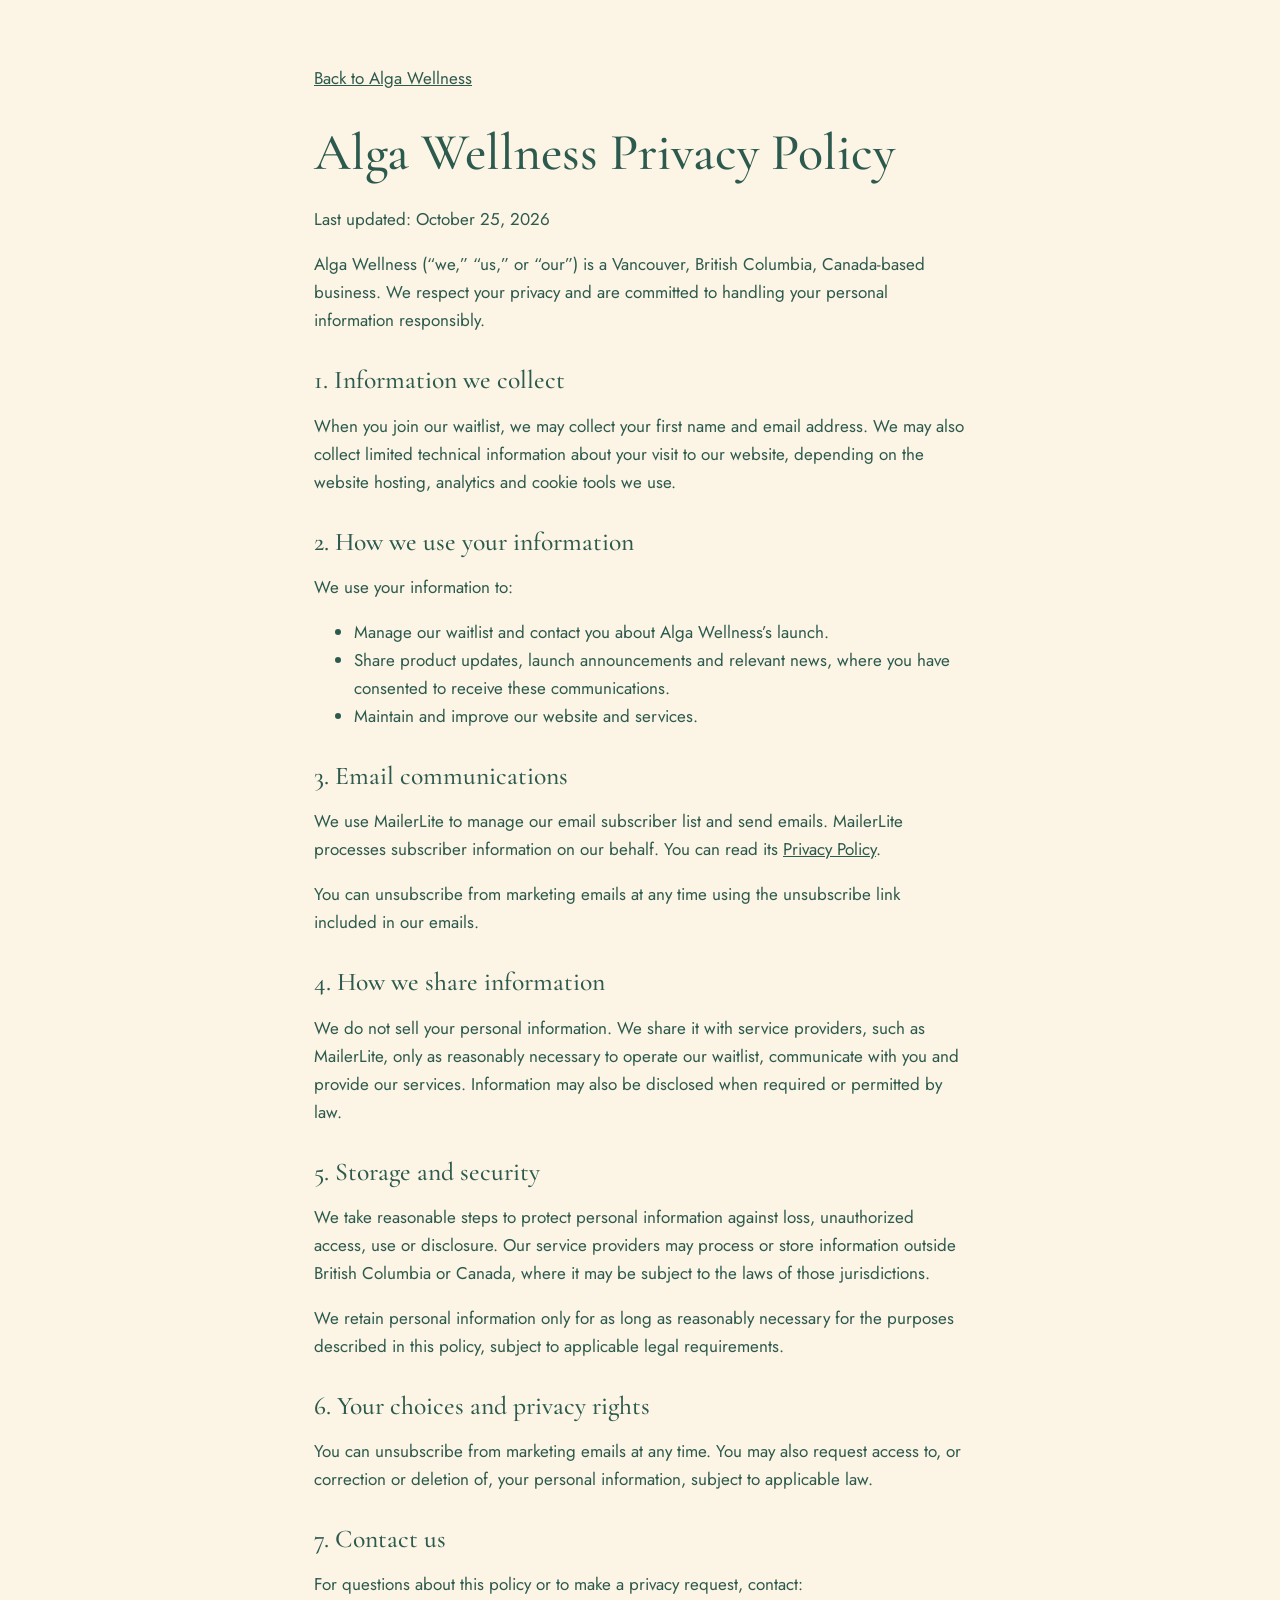
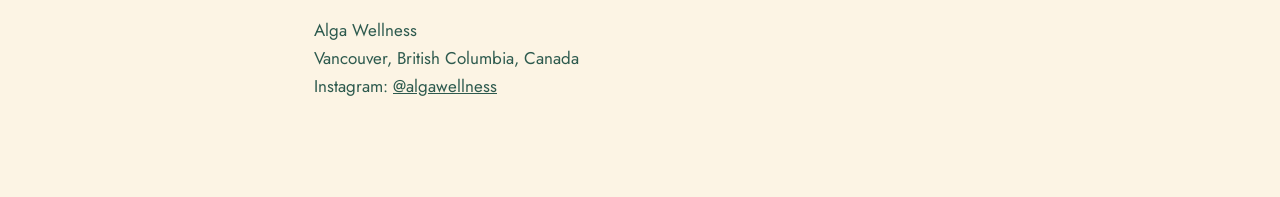
==== privacy.html @ 88b43712 "Add files via upload" ====
<!DOCTYPE html>
<html lang="en">
<head>
  <meta charset="utf-8">
  <meta name="viewport" content="width=device-width, initial-scale=1">
  <title>Privacy Policy | Alga Wellness</title>
  <meta name="robots" content="noindex">
  <link rel="stylesheet" href="https://fonts.googleapis.com/css2?family=Cormorant+Garamond:ital,wght@0,500;0,600;1,500&family=Jost:wght@400;500&display=swap">
  <link rel="stylesheet" href="styles.css">
</head>
<body>
  <main class="doc">
    <a class="back" href="index.html">Back to Alga Wellness</a>
    <h1>Alga Wellness Privacy Policy</h1>
    <p>Last updated: October 25, 2026</p>

    <p>Alga Wellness (“we,” “us,” or “our”) is a Vancouver, British Columbia, Canada-based business. We respect your privacy and are committed to handling your personal information responsibly.</p>

    <h2>1. Information we collect</h2>
    <p>When you join our waitlist, we may collect your first name and email address. We may also collect limited technical information about your visit to our website, depending on the website hosting, analytics and cookie tools we use.</p>

    <h2>2. How we use your information</h2>
    <p>We use your information to:</p>
    <ul>
      <li>Manage our waitlist and contact you about Alga Wellness’s launch.</li>
      <li>Share product updates, launch announcements and relevant news, where you have consented to receive these communications.</li>
      <li>Maintain and improve our website and services.</li>
    </ul>

    <h2>3. Email communications</h2>
    <p>We use MailerLite to manage our email subscriber list and send emails. MailerLite processes subscriber information on our behalf. You can read its <a href="https://www.mailerlite.com/legal/privacy-policy" rel="noopener">Privacy Policy</a>.</p>
    <p>You can unsubscribe from marketing emails at any time using the unsubscribe link included in our emails.</p>

    <h2>4. How we share information</h2>
    <p>We do not sell your personal information. We share it with service providers, such as MailerLite, only as reasonably necessary to operate our waitlist, communicate with you and provide our services. Information may also be disclosed when required or permitted by law.</p>

    <h2>5. Storage and security</h2>
    <p>We take reasonable steps to protect personal information against loss, unauthorized access, use or disclosure. Our service providers may process or store information outside British Columbia or Canada, where it may be subject to the laws of those jurisdictions.</p>
    <p>We retain personal information only for as long as reasonably necessary for the purposes described in this policy, subject to applicable legal requirements.</p>

    <h2>6. Your choices and privacy rights</h2>
    <p>You can unsubscribe from marketing emails at any time. You may also request access to, or correction or deletion of, your personal information, subject to applicable law.</p>

    <h2>7. Contact us</h2>
    <p>For questions about this policy or to make a privacy request, contact:</p>
    <p>Alga Wellness<br>Vancouver, British Columbia, Canada<br>Instagram: <a href="https://www.instagram.com/algawellness" rel="noopener">@algawellness</a></p>
  </main>
</body>
</html>
---- styles.css ----
/* ALGA WELLNESS: edit colours here */
:root {
  --green: #2D5A4E;
  --beige: #FCF4E4;
  --error: #8A2B1F;       /* used on beige only */
  --serif: "Cormorant Garamond", Georgia, "Times New Roman", serif;
  --sans: "Jost", "Helvetica Neue", Arial, sans-serif;
}

*, *::before, *::after { box-sizing: border-box; }
html { scroll-behavior: smooth; }
body { margin: 0; font-family: var(--sans); font-size: 1.0625rem; line-height: 1.65; color: var(--green); background: var(--beige); }
h1, h2 { font-family: var(--serif); font-weight: 500; line-height: 1.1; margin: 0; }
a { color: inherit; }
:focus-visible { outline: 3px solid currentColor; outline-offset: 3px; }

/* Buttons */
.btn { display: inline-block; font: 500 1rem var(--sans); letter-spacing: .04em; padding: 1rem 2.25rem; border-radius: 999px; border: 2px solid transparent; cursor: pointer; text-decoration: none; transition: opacity .2s; }
.btn:hover { opacity: .88; }
.btn-light { background: var(--beige); color: var(--green); }
.btn-dark { background: var(--green); color: var(--beige); width: 100%; }
.btn[disabled] { opacity: .6; cursor: wait; }

/* Hero */
.hero { background: var(--green); color: var(--beige); min-height: 100svh; display: flex; flex-direction: column; align-items: center; justify-content: center; text-align: center; padding: 2rem 1.5rem 4rem; }
.logo-frame { width: min(100%, 620px); aspect-ratio: 16 / 7; overflow: hidden; }
.logo-frame img { width: 100%; height: 100%; object-fit: cover; object-position: center 54%; display: block; }
.hero h1 { font-size: clamp(2rem, 6.5vw, 3.5rem); font-style: italic; margin: 1rem 0 2.5rem; }

/* Waitlist */
.waitlist { background: var(--beige); color: var(--green); padding: clamp(4rem, 10vw, 8rem) 1.5rem; }
.waitlist-inner { max-width: 1040px; margin: 0 auto; display: grid; gap: 2.5rem; }
.waitlist h2 { font-size: clamp(2.5rem, 7vw, 4.25rem); margin-bottom: 1rem; }
.waitlist-copy p { max-width: 30ch; margin: 0; font-size: 1.15rem; }

.form { display: grid; gap: 1.25rem; align-content: start; }
.field label { display: block; font-weight: 500; margin-bottom: .4rem; }
.optional { font-weight: 400; opacity: .85; }
.field input { width: 100%; font: inherit; color: var(--green); background: transparent; border: 0; border-bottom: 2px solid var(--green); padding: .6rem 0; border-radius: 0; }
.field input:focus-visible { outline-offset: 4px; }
.consent { display: flex; gap: .75rem; align-items: flex-start; font-size: .95rem; line-height: 1.5; }
.consent input { flex: none; width: 1.35rem; height: 1.35rem; margin-top: .1rem; accent-color: var(--green); }
.message { margin: 0; min-height: 1.5em; font-weight: 500; }
.message.error { color: var(--error); }
.message.success { color: var(--green); }

/* Footer */
.footer { background: var(--green); color: var(--beige); padding: 3.5rem 1.5rem; font-size: .95rem; }
.footer-inner { max-width: 1040px; margin: 0 auto; display: grid; gap: 2rem; }
.footer p { margin: 0; }
.footer-name { font-family: var(--serif); font-size: 1.6rem; font-weight: 600; line-height: 1.2; }
.footer-links { list-style: none; margin: 0; padding: 0; display: grid; gap: .4rem; }

@media (min-width: 800px) {
  .waitlist-inner { grid-template-columns: 1fr 1fr; gap: 6rem; align-items: start; }
  .footer-inner { grid-template-columns: 1fr auto; }
  .footer-links { text-align: right; }
}

/* Privacy page */
.doc { max-width: 700px; margin: 0 auto; padding: 4rem 1.5rem 5rem; }
.doc h1 { font-size: clamp(2.25rem, 6vw, 3.25rem); margin-bottom: 1.5rem; }
.doc h2 { font-size: 1.6rem; margin: 2rem 0 .5rem; }
.doc .back { display: inline-block; margin-bottom: 2rem; }

@media (prefers-reduced-motion: reduce) { html { scroll-behavior: auto; } .btn { transition: none; } }
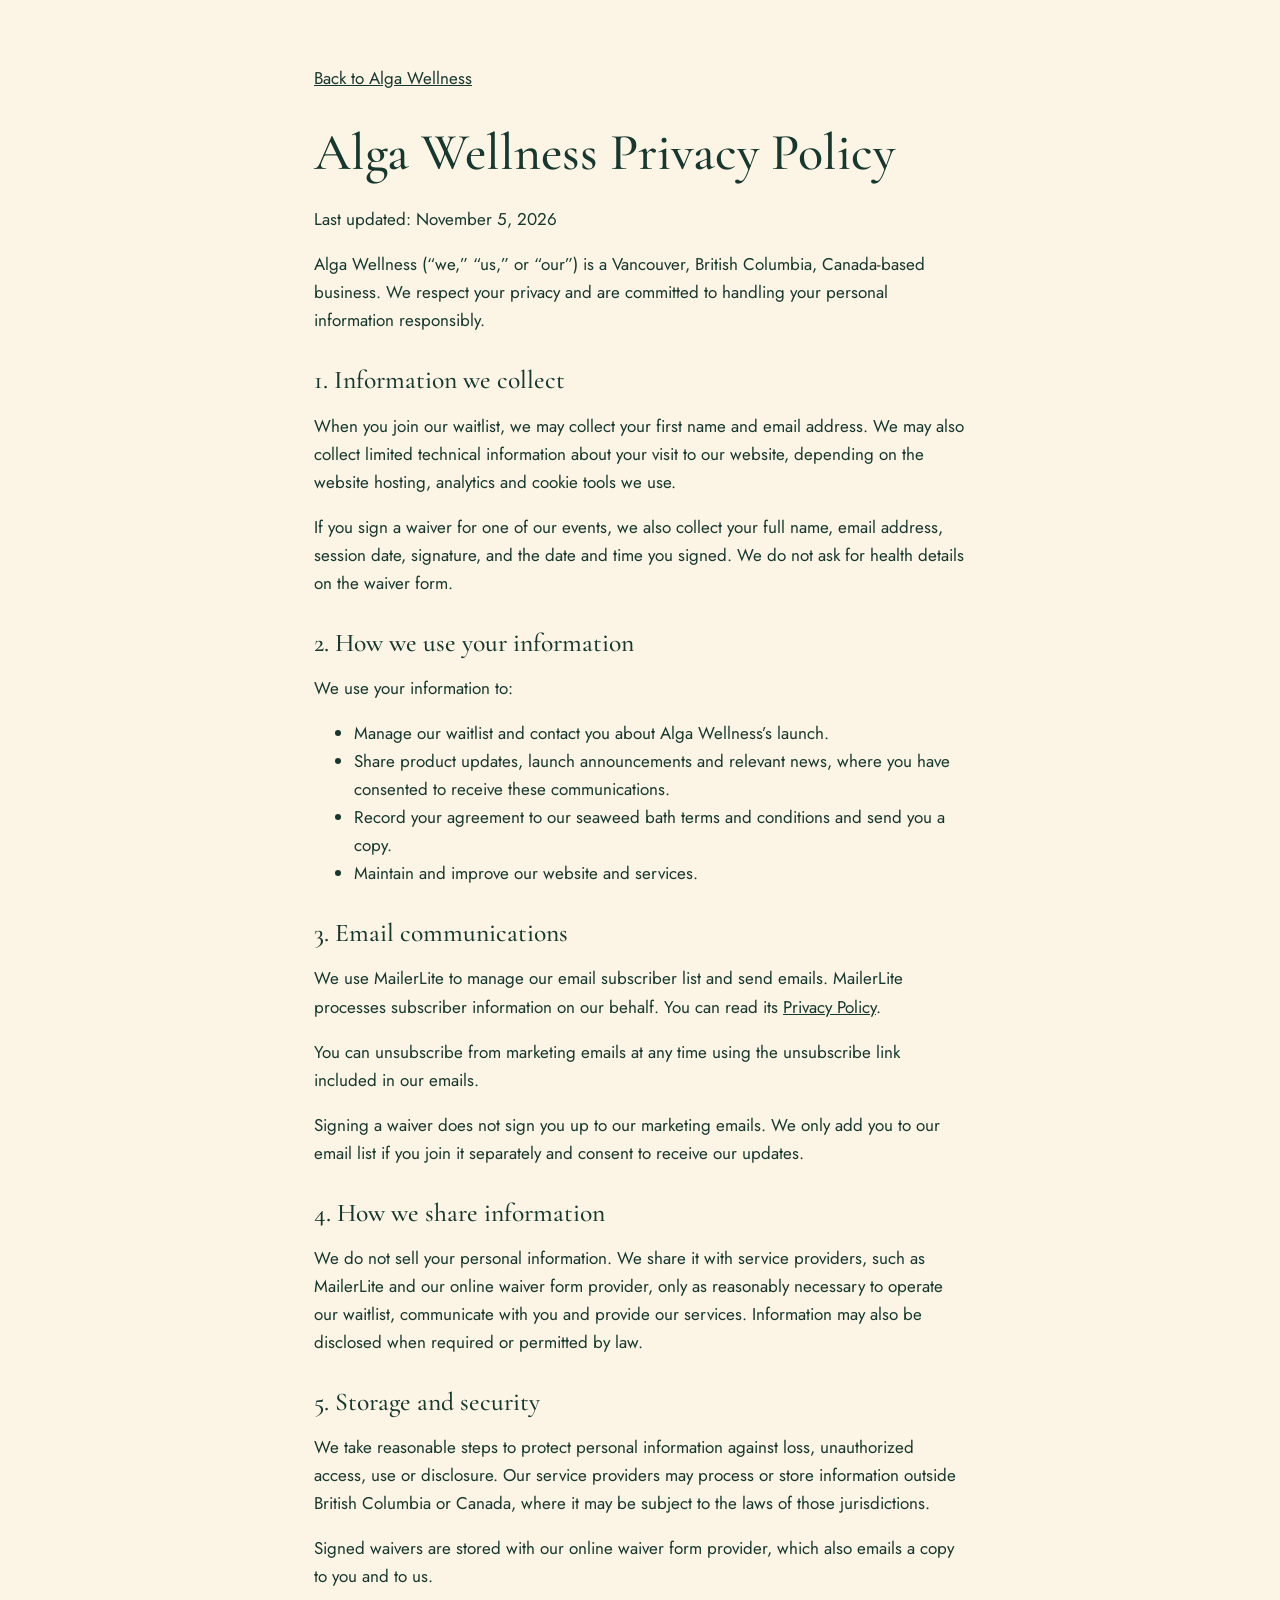
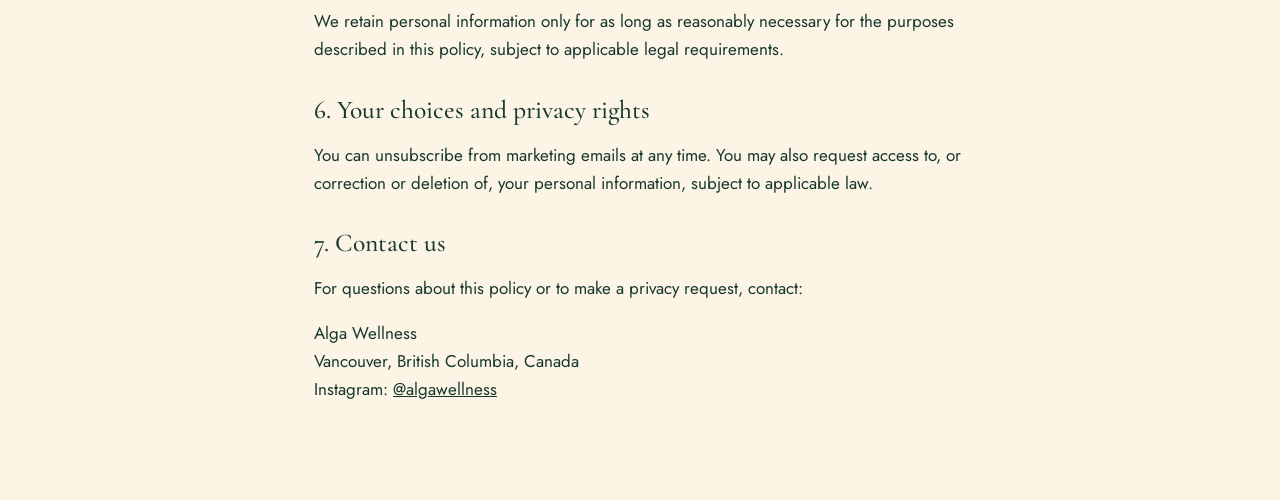
==== commit 7dce0664: "Add files via upload" ====
--- a/privacy.html
+++ b/privacy.html
@@ -12,30 +12,34 @@
   <main class="doc">
     <a class="back" href="index.html">Back to Alga Wellness</a>
     <h1>Alga Wellness Privacy Policy</h1>
-    <p>Last updated: October 25, 2026</p>
+    <p>Last updated: November 5, 2026</p>
 
     <p>Alga Wellness (“we,” “us,” or “our”) is a Vancouver, British Columbia, Canada-based business. We respect your privacy and are committed to handling your personal information responsibly.</p>
 
     <h2>1. Information we collect</h2>
     <p>When you join our waitlist, we may collect your first name and email address. We may also collect limited technical information about your visit to our website, depending on the website hosting, analytics and cookie tools we use.</p>
+    <p>If you sign a waiver for one of our events, we also collect your full name, email address, session date, signature, and the date and time you signed. We do not ask for health details on the waiver form.</p>
 
     <h2>2. How we use your information</h2>
     <p>We use your information to:</p>
     <ul>
       <li>Manage our waitlist and contact you about Alga Wellness’s launch.</li>
       <li>Share product updates, launch announcements and relevant news, where you have consented to receive these communications.</li>
+      <li>Record your agreement to our seaweed bath terms and conditions and send you a copy.</li>
       <li>Maintain and improve our website and services.</li>
     </ul>
 
     <h2>3. Email communications</h2>
     <p>We use MailerLite to manage our email subscriber list and send emails. MailerLite processes subscriber information on our behalf. You can read its <a href="https://www.mailerlite.com/legal/privacy-policy" rel="noopener">Privacy Policy</a>.</p>
     <p>You can unsubscribe from marketing emails at any time using the unsubscribe link included in our emails.</p>
+    <p>Signing a waiver does not sign you up to our marketing emails. We only add you to our email list if you join it separately and consent to receive our updates.</p>
 
     <h2>4. How we share information</h2>
-    <p>We do not sell your personal information. We share it with service providers, such as MailerLite, only as reasonably necessary to operate our waitlist, communicate with you and provide our services. Information may also be disclosed when required or permitted by law.</p>
+    <p>We do not sell your personal information. We share it with service providers, such as MailerLite and our online waiver form provider, only as reasonably necessary to operate our waitlist, communicate with you and provide our services. Information may also be disclosed when required or permitted by law.</p>
 
     <h2>5. Storage and security</h2>
     <p>We take reasonable steps to protect personal information against loss, unauthorized access, use or disclosure. Our service providers may process or store information outside British Columbia or Canada, where it may be subject to the laws of those jurisdictions.</p>
+    <p>Signed waivers are stored with our online waiver form provider, which also emails a copy to you and to us.</p>
     <p>We retain personal information only for as long as reasonably necessary for the purposes described in this policy, subject to applicable legal requirements.</p>
 
     <h2>6. Your choices and privacy rights</h2>
--- a/styles.css
+++ b/styles.css
@@ -1,6 +1,6 @@
 /* ALGA WELLNESS: edit colours here */
 :root {
-  --green: #2D5A4E;
+  --green: #16382F;
   --beige: #FCF4E4;
   --error: #8A2B1F;       /* used on beige only */
   --serif: "Cormorant Garamond", Georgia, "Times New Roman", serif;
@@ -44,6 +44,12 @@
 .message.error { color: var(--error); }
 .message.success { color: var(--green); }
 
+/* Signup bubbles (play for about a second after a successful signup) */
+.btn-wrap { position: relative; }
+.btn-wrap .btn { position: relative; z-index: 2; }
+.bubble { position: absolute; bottom: 1.2rem; z-index: 1; border: 1.5px solid var(--green); border-radius: 50%; opacity: 0; pointer-events: none; animation: bubble-rise var(--t) ease-out var(--d) forwards; }
+@keyframes bubble-rise { 0% { transform: translate(0, 0) scale(.6); opacity: 0; } 15% { opacity: .9; } 100% { transform: translate(var(--x), -150px) scale(1); opacity: 0; } }
+
 /* Footer */
 .footer { background: var(--green); color: var(--beige); padding: 3.5rem 1.5rem; font-size: .95rem; }
 .footer-inner { max-width: 1040px; margin: 0 auto; display: grid; gap: 2rem; }
@@ -63,4 +69,4 @@
 .doc h2 { font-size: 1.6rem; margin: 2rem 0 .5rem; }
 .doc .back { display: inline-block; margin-bottom: 2rem; }
 
-@media (prefers-reduced-motion: reduce) { html { scroll-behavior: auto; } .btn { transition: none; } }
+@media (prefers-reduced-motion: reduce) { html { scroll-behavior: auto; } .btn { transition: none; } .bubble { display: none; } }
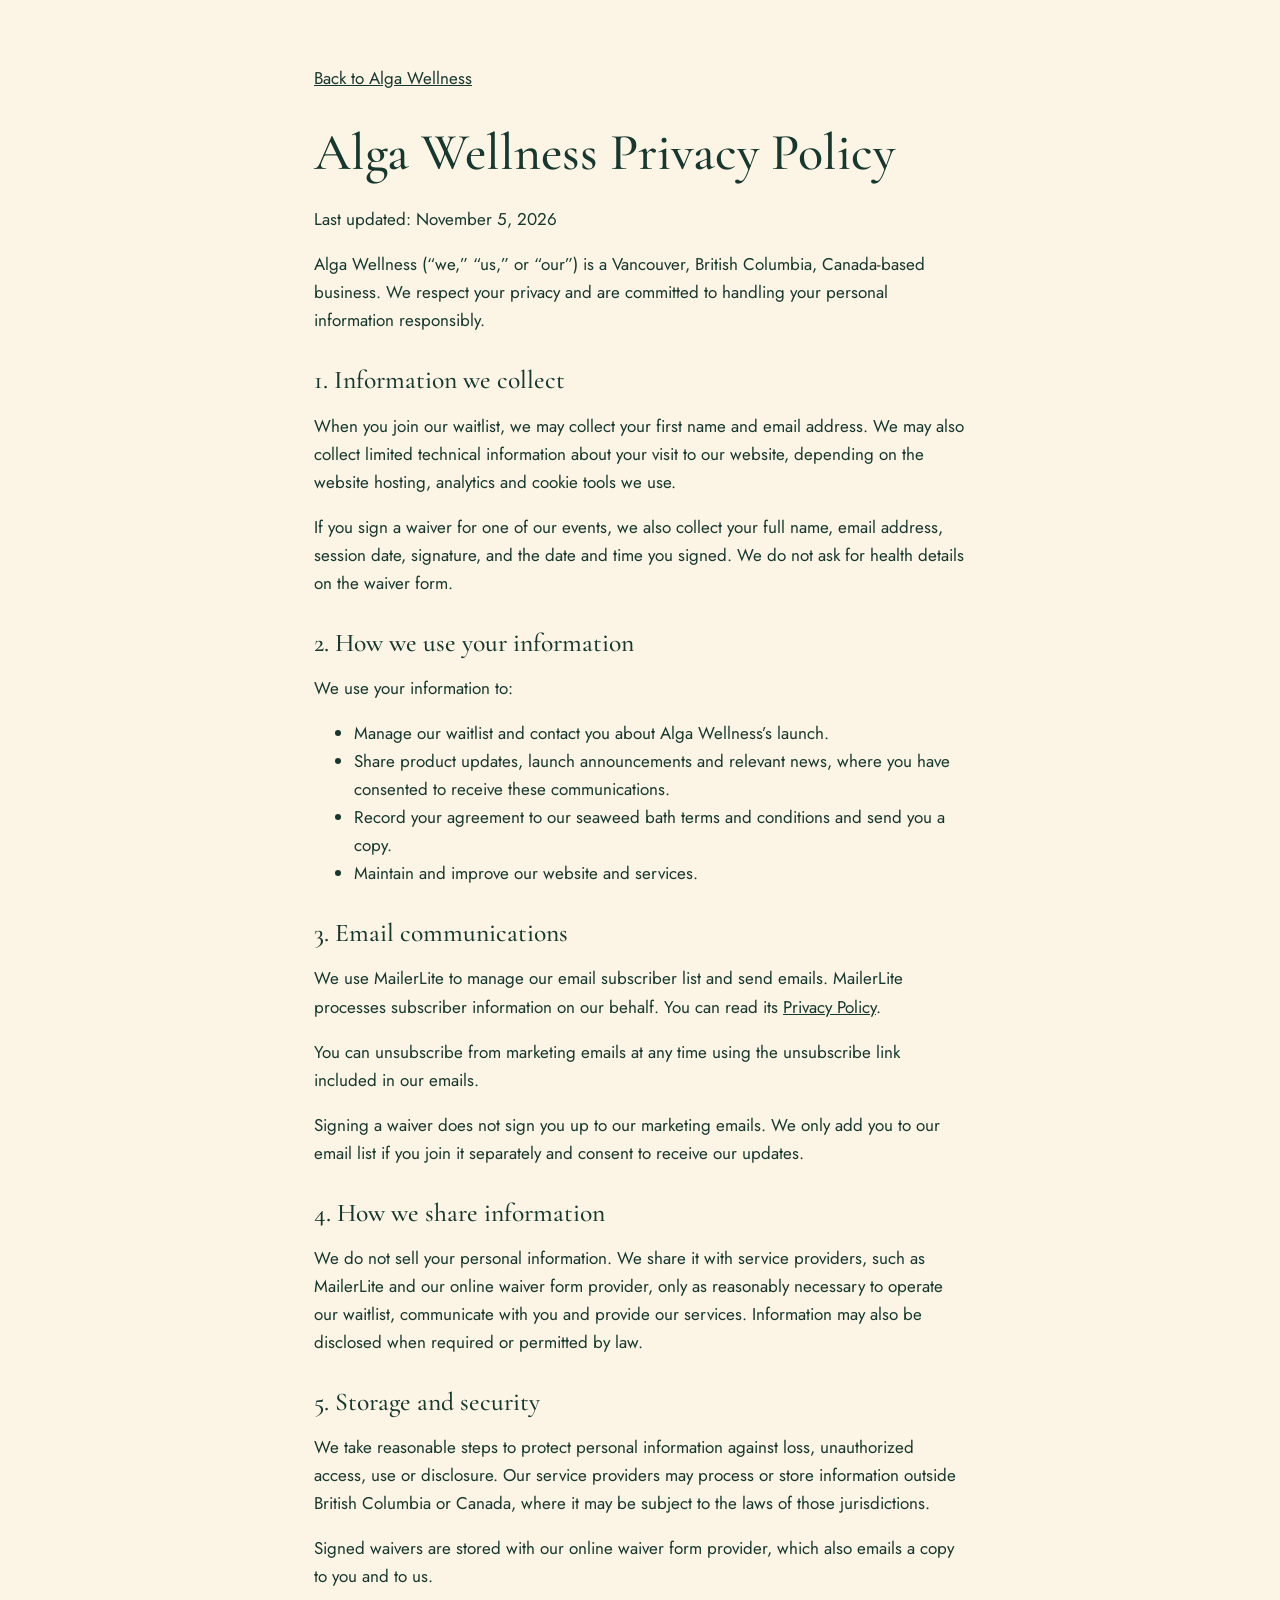
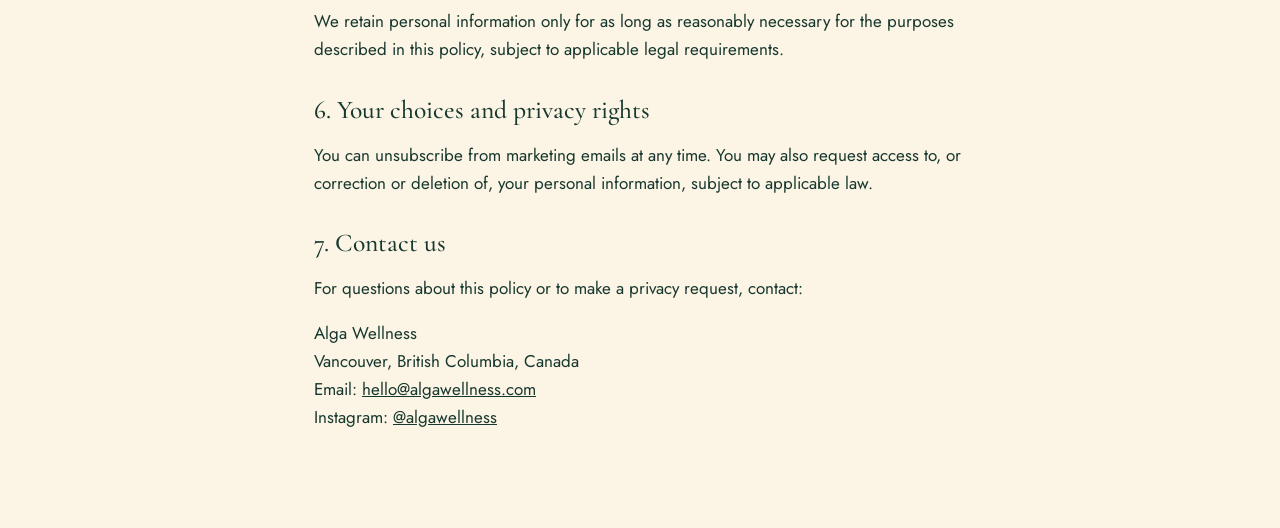
==== commit 044104d0: "Add files via upload" ====
--- a/privacy.html
+++ b/privacy.html
@@ -47,7 +47,7 @@
 
     <h2>7. Contact us</h2>
     <p>For questions about this policy or to make a privacy request, contact:</p>
-    <p>Alga Wellness<br>Vancouver, British Columbia, Canada<br>Instagram: <a href="https://www.instagram.com/algawellness" rel="noopener">@algawellness</a></p>
+    <p>Alga Wellness<br>Vancouver, British Columbia, Canada<br>Email: <a href="mailto:hello@algawellness.com">hello@algawellness.com</a><br>Instagram: <a href="https://www.instagram.com/algawellness" rel="noopener">@algawellness</a></p>
   </main>
 </body>
 </html>
--- a/styles.css
+++ b/styles.css
@@ -44,6 +44,13 @@
 .message.error { color: var(--error); }
 .message.success { color: var(--green); }
 
+/* Pop-up waiver */
+.popup { background: var(--green); color: var(--beige); padding: clamp(4rem, 10vw, 7rem) 1.5rem; border-bottom: 1px solid rgba(252, 244, 228, .25); }
+.popup-inner { max-width: 1040px; margin: 0 auto; display: grid; gap: 2rem; }
+.popup .eyebrow { margin: 0 0 .75rem; font-size: .85rem; font-weight: 500; letter-spacing: .18em; text-transform: uppercase; }
+.popup h2 { font-size: clamp(2.25rem, 6vw, 3.5rem); }
+.popup-action p { margin: 0 0 1.75rem; max-width: 34ch; font-size: 1.15rem; }
+
 /* Signup bubbles (play for about a second after a successful signup) */
 .btn-wrap { position: relative; }
 .btn-wrap .btn { position: relative; z-index: 2; }
@@ -59,6 +66,7 @@
 
 @media (min-width: 800px) {
   .waitlist-inner { grid-template-columns: 1fr 1fr; gap: 6rem; align-items: start; }
+  .popup-inner { grid-template-columns: 1fr 1fr; gap: 6rem; align-items: center; }
   .footer-inner { grid-template-columns: 1fr auto; }
   .footer-links { text-align: right; }
 }
